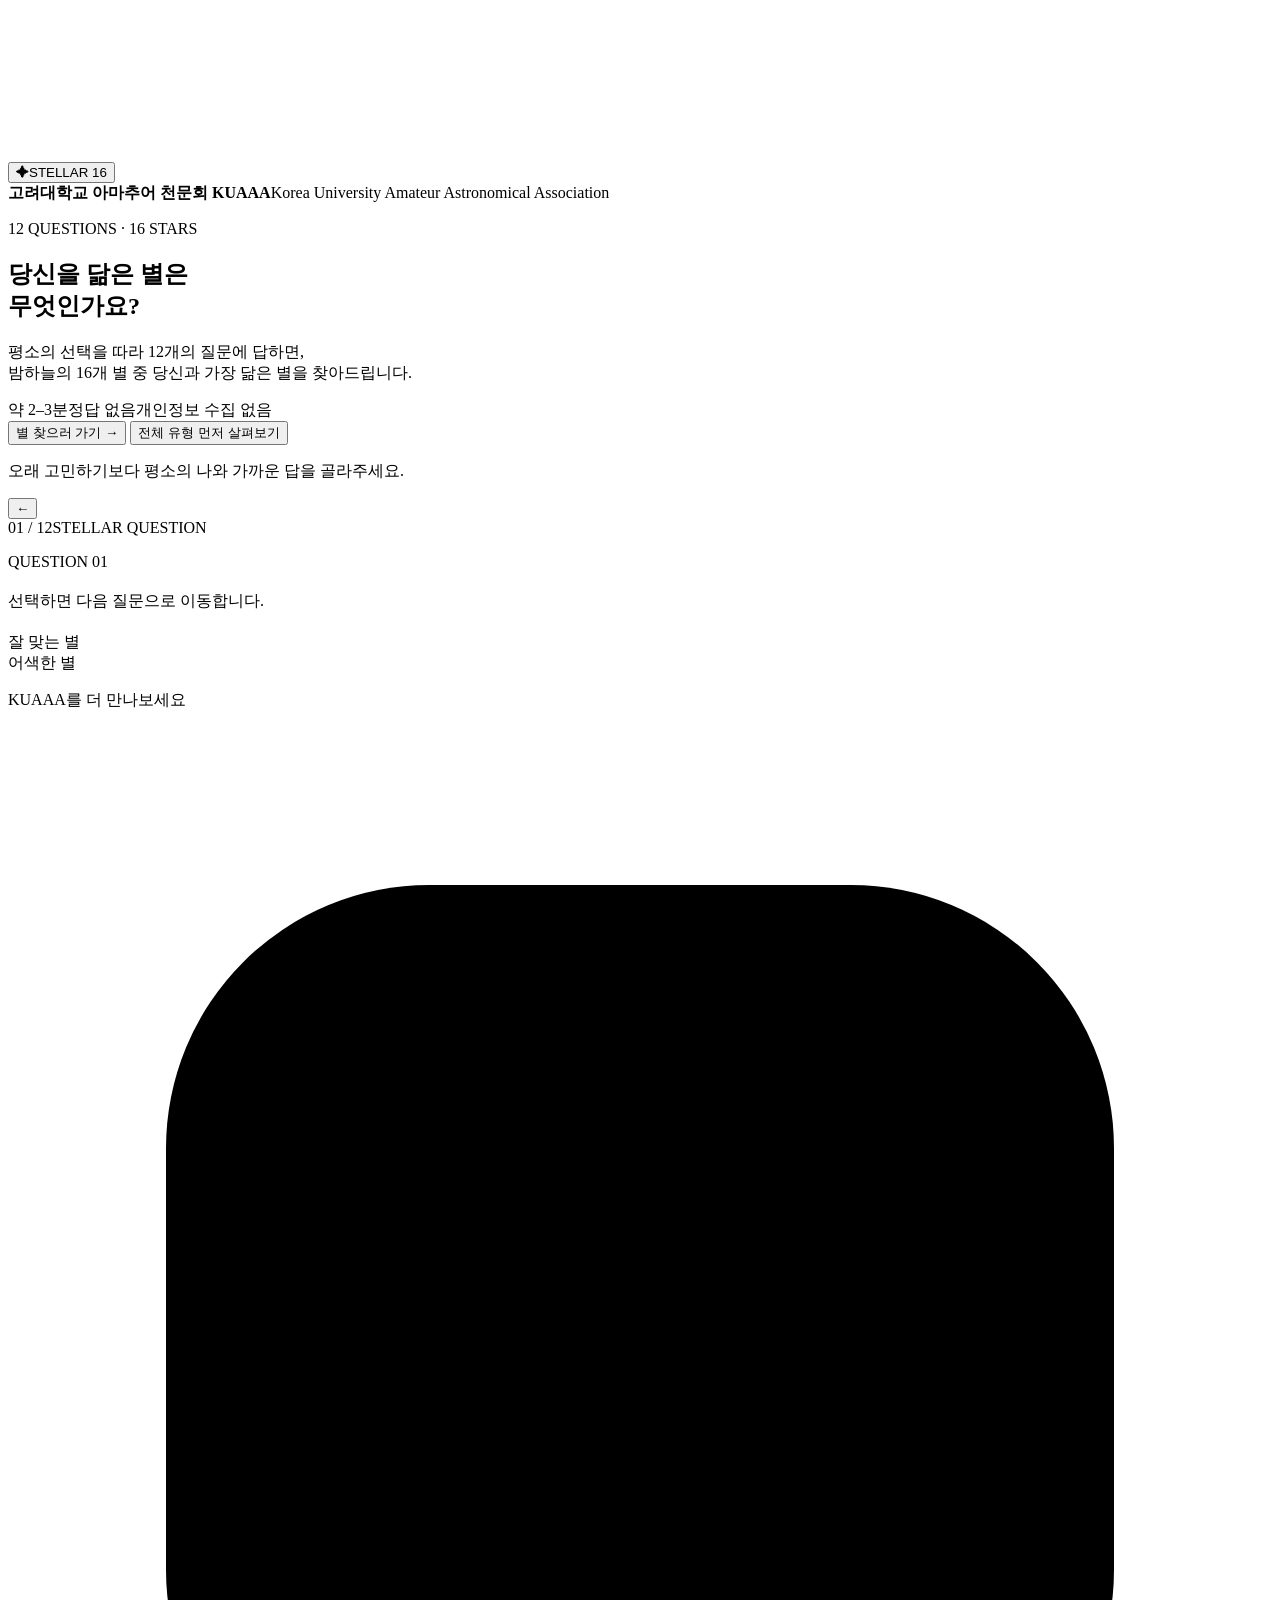
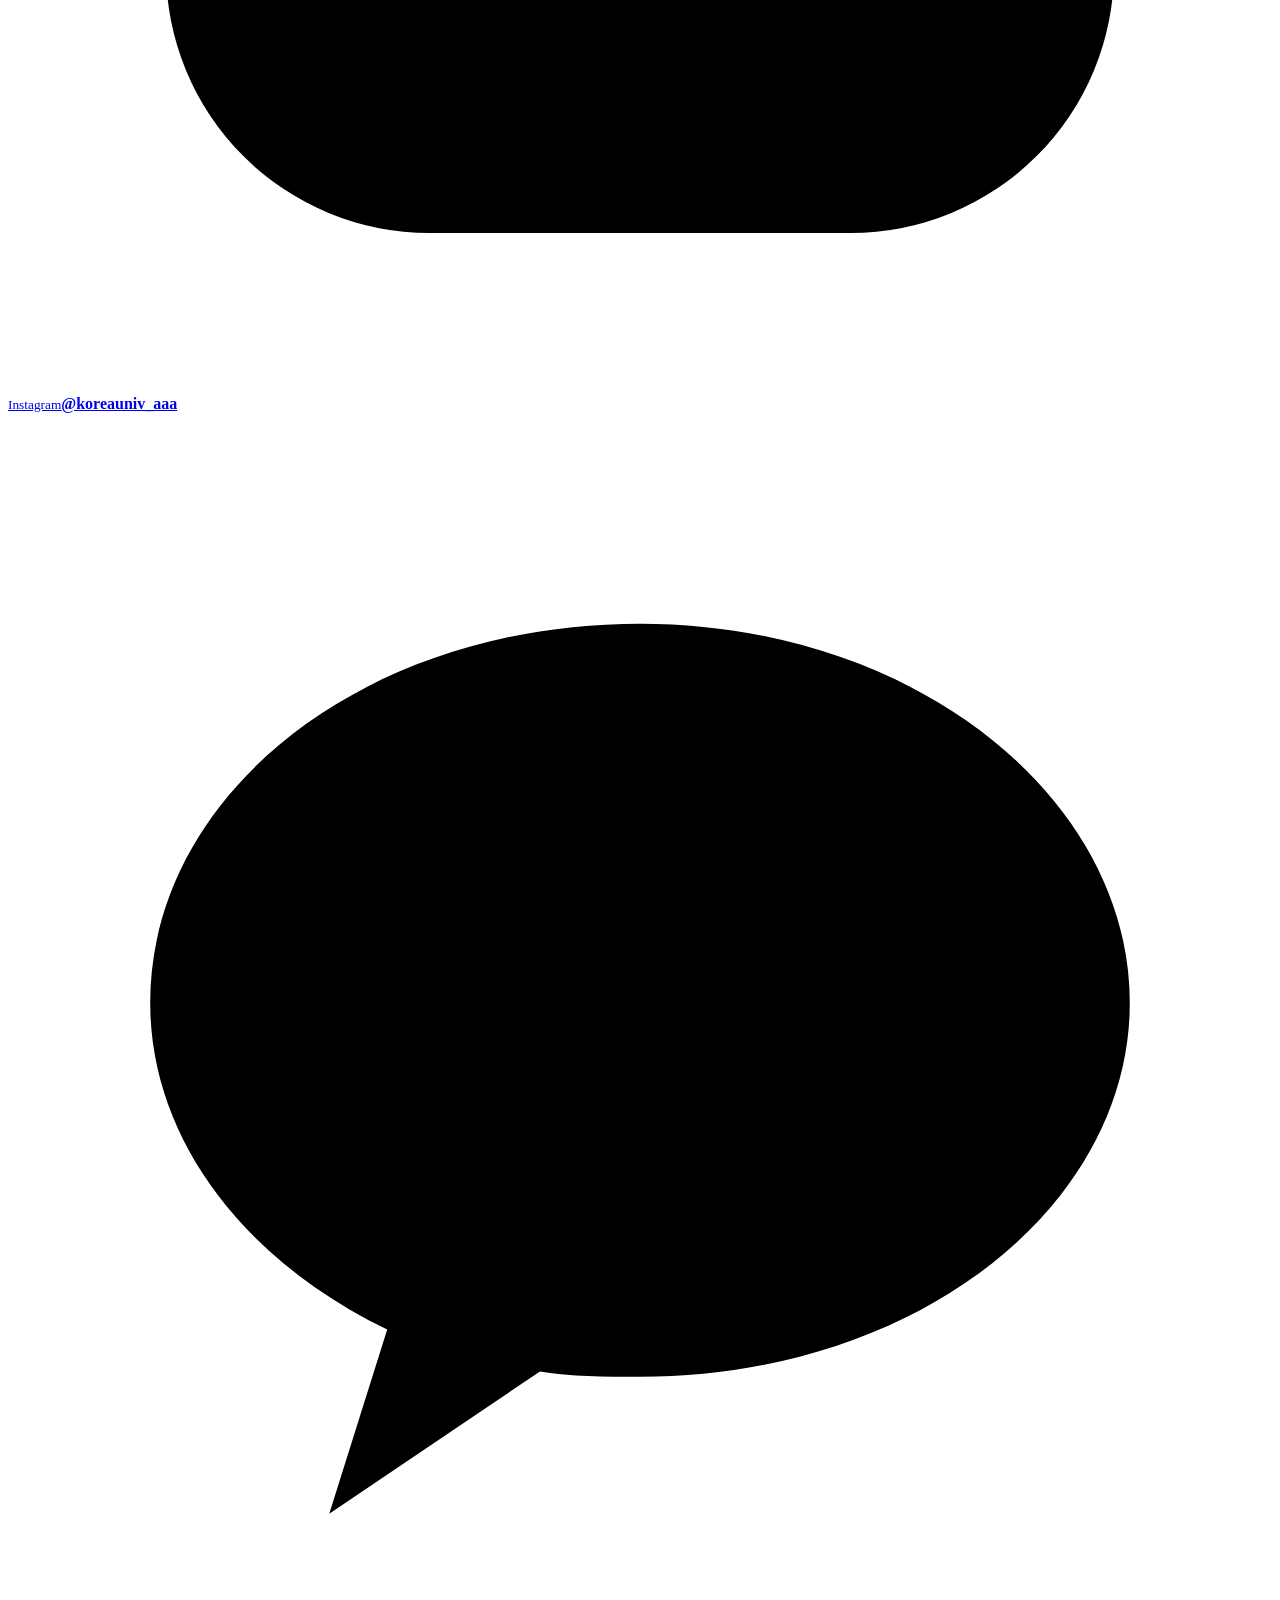
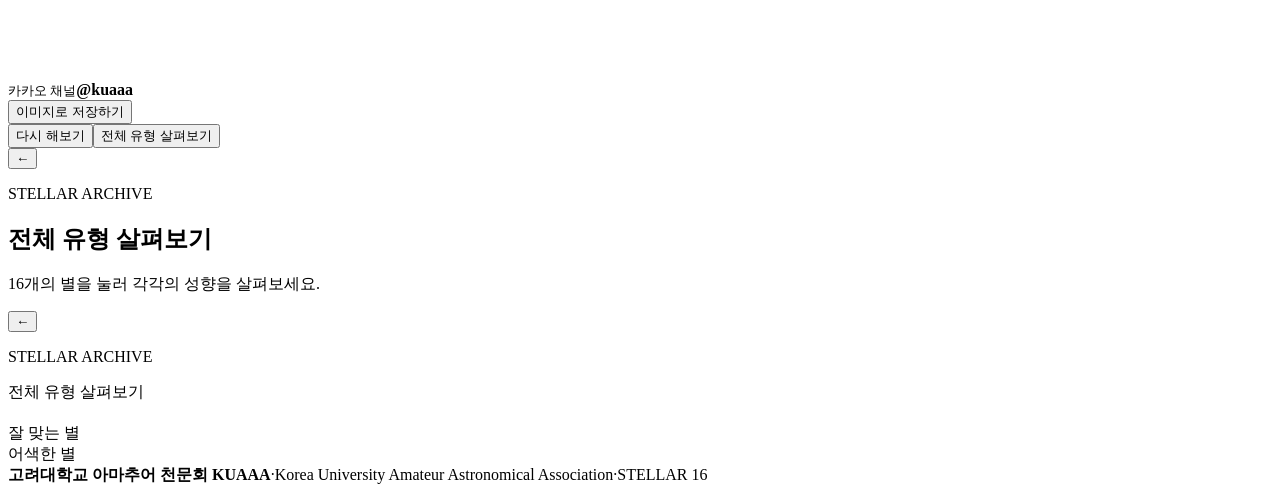
==== index.html @ 1ec6311a "Add Stellar 16 site shell" ====
<!doctype html>
<html lang="ko">
<head>
  <meta charset="utf-8" />
  <meta name="viewport" content="width=device-width, initial-scale=1, viewport-fit=cover" />
  <meta name="theme-color" content="#060b16" />
  <meta name="description" content="고려대학교 아마추어 천문회 KUAAA — Stellar 16 별 성향검사" />
  <link rel="manifest" href="./manifest.webmanifest" />
  <link rel="icon" href="data:image/svg+xml,%3Csvg xmlns='http://www.w3.org/2000/svg' viewBox='0 0 64 64'%3E%3Ccircle cx='32' cy='32' r='30' fill='%23050a14'/%3E%3Cpath d='M32 7 C34 25 39 30 57 32 C39 34 34 39 32 57 C30 39 25 34 7 32 C25 30 30 25 32 7 Z' fill='%23f6f9ff'/%3E%3C/svg%3E" />
  <link rel="stylesheet" href="./styles.css" />
  <title>Stellar 16 — 당신을 닮은 별</title>
</head>
<body>
  <canvas id="spaceCanvas" class="space-canvas" aria-hidden="true"></canvas>
  <div class="nebula-layer nebula-a" aria-hidden="true"></div>
  <div class="nebula-layer nebula-b" aria-hidden="true"></div>
  <div class="vignette" aria-hidden="true"></div>

  <main class="shell">
    <header class="topbar">
      <button id="brandButton" class="brand" aria-label="처음 화면으로"><span class="brand-mark">✦</span><span>STELLAR 16</span></button>
      <div class="club-label"><strong>고려대학교 아마추어 천문회 KUAAA</strong><span>Korea University Amateur Astronomical Association</span></div>
    </header>

    <section id="introView" class="view intro-view active">
      <div class="hero-scope" aria-hidden="true"><span class="scope-ring scope-ring-a"></span><span class="scope-ring scope-ring-b"></span><span class="scope-cross scope-cross-x"></span><span class="scope-cross scope-cross-y"></span><span class="hero-star"></span></div>
      <p class="eyebrow">12 QUESTIONS · 16 STARS</p>
      <h1>당신을 닮은 별은<br><span>무엇인가요?</span></h1>
      <p class="hero-copy">평소의 선택을 따라 12개의 질문에 답하면,<br class="desktop-break" />밤하늘의 16개 별 중 당신과 가장 닮은 별을 찾아드립니다.</p>
      <div class="intro-chips"><span>약 2–3분</span><span>정답 없음</span><span>개인정보 수집 없음</span></div>
      <button id="startButton" class="primary-button">별 찾으러 가기 <span>→</span></button>
      <button id="introTypesButton" class="text-button">전체 유형 먼저 살펴보기</button>
      <p class="microcopy">오래 고민하기보다 평소의 나와 가까운 답을 골라주세요.</p>
    </section>

    <section id="quizView" class="view quiz-view">
      <div class="progress-row"><button id="backButton" class="icon-button" aria-label="이전 질문">←</button><div class="progress-wrap"><div class="progress-meta"><span id="questionCounter">01 / 12</span><span>STELLAR QUESTION</span></div><div class="progress-track"><div id="progressBar" class="progress-bar"></div></div></div></div>
      <article class="question-card"><p id="questionKicker" class="question-kicker">QUESTION 01</p><h2 id="questionText"></h2><div id="answerList" class="answer-list"></div></article>
      <p class="quiz-tip">선택하면 다음 질문으로 이동합니다.</p>
    </section>

    <section id="resultView" class="view result-view">
      <article id="resultCard" class="result-card">
        <div class="result-head">
          <div class="result-visual-zone constellation-zone">
            <div id="resultStar" class="result-star-art constellation-art" aria-hidden="true"></div>
          </div>
          <h1 id="resultName"></h1><h2 id="resultTagline"></h2>
        </div>
        <div id="resultBody" class="result-body"></div>
        <div class="compatibility-grid"><div class="compat-card good"><span class="compat-label">잘 맞는 별</span><strong id="goodMatches"></strong></div><div class="compat-card awkward"><span class="compat-label">어색한 별</span><strong id="awkwardMatches"></strong></div></div>
        <div class="official-links">
          <p class="official-title">KUAAA를 더 만나보세요</p>
          <div class="social-links">
            <a class="social-link instagram" href="https://www.instagram.com/koreauniv_aaa/" target="_blank" rel="noopener noreferrer" aria-label="KUAAA 공식 인스타그램 @koreauniv_aaa"><span class="social-icon instagram-icon" aria-hidden="true"><svg viewBox="0 0 24 24"><rect x="3" y="3" width="18" height="18" rx="5"/><circle cx="12" cy="12" r="4.2"/><circle cx="17.6" cy="6.5" r="1" class="fill-dot"/></svg></span><span><small>Instagram</small><strong>@koreauniv_aaa</strong></span></a>
            <div class="social-link kakao" aria-label="KUAAA 카카오 채널 @kuaaa"><span class="social-icon kakao-icon" aria-hidden="true"><svg viewBox="0 0 24 24"><path d="M12 4C6.8 4 2.7 7.2 2.7 11.2c0 2.6 1.8 4.9 4.5 6.2l-1.1 3.5 4-2.7c.6.1 1.2.1 1.9.1 5.2 0 9.3-3.2 9.3-7.1S17.2 4 12 4Z"/></svg></span><span><small>카카오 채널</small><strong>@kuaaa</strong></span></div>
          </div>
        </div>
        <div class="result-actions"><button id="saveImageButton" class="primary-button">이미지로 저장하기</button><div class="secondary-actions"><button id="restartButton" class="secondary-button">다시 해보기</button><button id="allTypesButton" class="secondary-button">전체 유형 살펴보기</button></div></div>
      </article>
    </section>

    <section id="typesView" class="view types-view">
      <div class="page-heading"><button id="typesBackButton" class="icon-button" aria-label="돌아가기">←</button><div><p class="eyebrow">STELLAR ARCHIVE</p><h1>전체 유형 살펴보기</h1><p>16개의 별을 눌러 각각의 성향을 살펴보세요.</p></div></div>
      <div id="typesGrid" class="types-grid"></div>
    </section>

    <section id="typeDetailView" class="view type-detail-view">
      <div class="page-heading compact"><button id="typeDetailBackButton" class="icon-button" aria-label="전체 유형으로 돌아가기">←</button><div><p class="eyebrow">STELLAR ARCHIVE</p><p class="detail-label">전체 유형 살펴보기</p></div></div>
      <article id="typeDetailCard" class="result-card archive-card">
        <div class="result-head">
          <div class="result-visual-zone constellation-zone"><div id="typeDetailStar" class="result-star-art constellation-art" aria-hidden="true"></div></div>
          <h1 id="typeDetailName"></h1><h2 id="typeDetailTagline"></h2>
        </div>
        <div id="typeDetailBody" class="result-body"></div>
        <div class="compatibility-grid"><div class="compat-card good"><span class="compat-label">잘 맞는 별</span><strong id="typeDetailGood"></strong></div><div class="compat-card awkward"><span class="compat-label">어색한 별</span><strong id="typeDetailAwk"></strong></div></div>
      </article>
    </section>

    <footer><strong>고려대학교 아마추어 천문회 KUAAA</strong><span>·</span><span>Korea University Amateur Astronomical Association</span><span>·</span><span>STELLAR 16</span></footer>
  </main>
  <div id="toast" class="toast" role="status" aria-live="polite"></div>
  <script src="./app.js"></script>
</body>
</html>
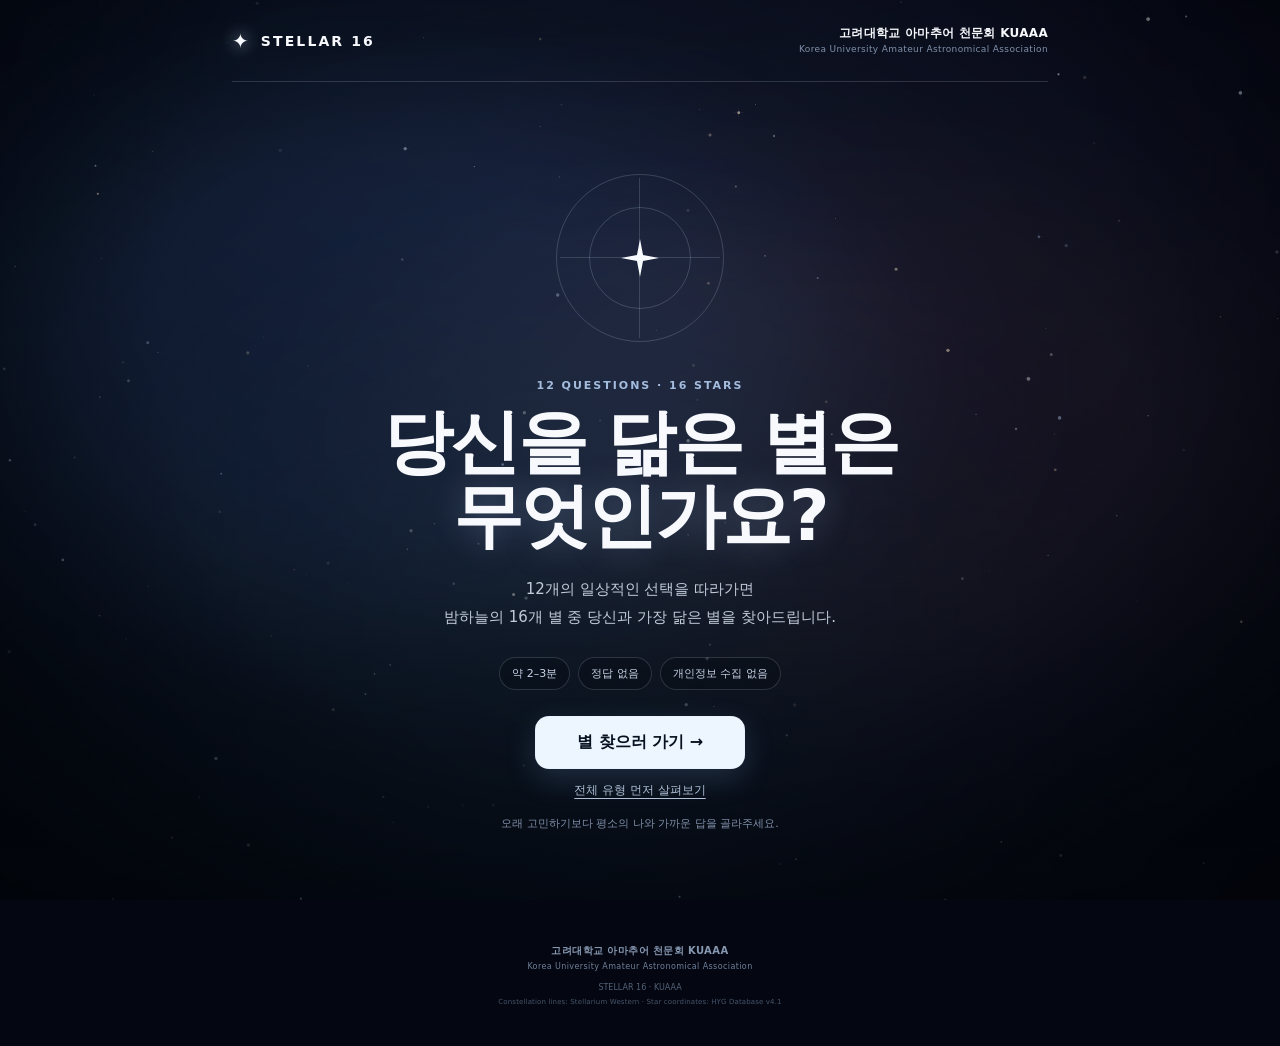
==== commit 8a58183c: "Materialize deployable Stellar 16 site [skip ci]" ====
--- a/index.html
+++ b/index.html
@@ -6,80 +6,143 @@
   <meta name="theme-color" content="#060b16" />
   <meta name="description" content="고려대학교 아마추어 천문회 KUAAA — Stellar 16 별 성향검사" />
   <link rel="manifest" href="./manifest.webmanifest" />
-  <link rel="icon" href="data:image/svg+xml,%3Csvg xmlns='http://www.w3.org/2000/svg' viewBox='0 0 64 64'%3E%3Ccircle cx='32' cy='32' r='30' fill='%23050a14'/%3E%3Cpath d='M32 7 C34 25 39 30 57 32 C39 34 34 39 32 57 C30 39 25 34 7 32 C25 30 30 25 32 7 Z' fill='%23f6f9ff'/%3E%3C/svg%3E" />
   <link rel="stylesheet" href="./styles.css" />
   <title>Stellar 16 — 당신을 닮은 별</title>
 </head>
 <body>
-  <canvas id="spaceCanvas" class="space-canvas" aria-hidden="true"></canvas>
-  <div class="nebula-layer nebula-a" aria-hidden="true"></div>
-  <div class="nebula-layer nebula-b" aria-hidden="true"></div>
-  <div class="vignette" aria-hidden="true"></div>
+  <div class="cosmos" aria-hidden="true">
+    <div class="nebula nebula-a"></div>
+    <div class="nebula nebula-b"></div>
+    <div class="nebula nebula-c"></div>
+    <canvas id="skyCanvas"></canvas>
+    <div class="cosmos-vignette"></div>
+  </div>
 
   <main class="shell">
     <header class="topbar">
-      <button id="brandButton" class="brand" aria-label="처음 화면으로"><span class="brand-mark">✦</span><span>STELLAR 16</span></button>
-      <div class="club-label"><strong>고려대학교 아마추어 천문회 KUAAA</strong><span>Korea University Amateur Astronomical Association</span></div>
+      <button id="brandButton" class="brand" aria-label="처음 화면으로">
+        <span class="brand-mark">✦</span>
+        <span>STELLAR 16</span>
+      </button>
+      <div class="club-label">
+        <strong>고려대학교 아마추어 천문회 KUAAA</strong>
+        <span>Korea University Amateur Astronomical Association</span>
+      </div>
     </header>
 
     <section id="introView" class="view intro-view active">
-      <div class="hero-scope" aria-hidden="true"><span class="scope-ring scope-ring-a"></span><span class="scope-ring scope-ring-b"></span><span class="scope-cross scope-cross-x"></span><span class="scope-cross scope-cross-y"></span><span class="hero-star"></span></div>
+      <div class="hero-scope" aria-hidden="true">
+        <span class="scope-ring scope-ring-a"></span>
+        <span class="scope-ring scope-ring-b"></span>
+        <span class="scope-cross scope-cross-x"></span>
+        <span class="scope-cross scope-cross-y"></span>
+        <span class="hero-star star-cross"></span>
+      </div>
       <p class="eyebrow">12 QUESTIONS · 16 STARS</p>
       <h1>당신을 닮은 별은<br><span>무엇인가요?</span></h1>
-      <p class="hero-copy">평소의 선택을 따라 12개의 질문에 답하면,<br class="desktop-break" />밤하늘의 16개 별 중 당신과 가장 닮은 별을 찾아드립니다.</p>
-      <div class="intro-chips"><span>약 2–3분</span><span>정답 없음</span><span>개인정보 수집 없음</span></div>
+      <p class="hero-copy">12개의 일상적인 선택을 따라가면<br>밤하늘의 16개 별 중 당신과 가장 닮은 별을 찾아드립니다.</p>
+      <div class="intro-chips">
+        <span>약 2–3분</span><span>정답 없음</span><span>개인정보 수집 없음</span>
+      </div>
       <button id="startButton" class="primary-button">별 찾으러 가기 <span>→</span></button>
       <button id="introTypesButton" class="text-button">전체 유형 먼저 살펴보기</button>
       <p class="microcopy">오래 고민하기보다 평소의 나와 가까운 답을 골라주세요.</p>
     </section>
 
     <section id="quizView" class="view quiz-view">
-      <div class="progress-row"><button id="backButton" class="icon-button" aria-label="이전 질문">←</button><div class="progress-wrap"><div class="progress-meta"><span id="questionCounter">01 / 12</span><span>STELLAR QUESTION</span></div><div class="progress-track"><div id="progressBar" class="progress-bar"></div></div></div></div>
-      <article class="question-card"><p id="questionKicker" class="question-kicker">QUESTION 01</p><h2 id="questionText"></h2><div id="answerList" class="answer-list"></div></article>
+      <div class="progress-row">
+        <button id="backButton" class="icon-button" aria-label="이전 질문">←</button>
+        <div class="progress-wrap">
+          <div class="progress-meta"><span id="questionCounter">01 / 12</span><span>STELLAR QUESTION</span></div>
+          <div class="progress-track"><div id="progressBar" class="progress-bar"></div></div>
+        </div>
+      </div>
+      <article class="question-card">
+        <p id="questionKicker" class="question-kicker">QUESTION 01</p>
+        <h2 id="questionText"></h2>
+        <div id="answerList" class="answer-list"></div>
+      </article>
       <p class="quiz-tip">선택하면 다음 질문으로 이동합니다.</p>
     </section>
 
     <section id="resultView" class="view result-view">
       <article id="resultCard" class="result-card">
+        <div class="result-visual-zone">
+          <div id="resultStar" class="result-star-art" aria-hidden="true">
+            <span class="result-star-glow"></span><span class="result-star-core"></span>
+            <span class="result-star-ray ray-h"></span><span class="result-star-ray ray-v"></span>
+            <span class="result-star-ray ray-d1"></span><span class="result-star-ray ray-d2"></span>
+          </div>
+        </div>
         <div class="result-head">
-          <div class="result-visual-zone constellation-zone">
-            <div id="resultStar" class="result-star-art constellation-art" aria-hidden="true"></div>
-          </div>
-          <h1 id="resultName"></h1><h2 id="resultTagline"></h2>
+          <h1 id="resultName"></h1>
+          <h2 id="resultTagline"></h2>
         </div>
         <div id="resultBody" class="result-body"></div>
-        <div class="compatibility-grid"><div class="compat-card good"><span class="compat-label">잘 맞는 별</span><strong id="goodMatches"></strong></div><div class="compat-card awkward"><span class="compat-label">어색한 별</span><strong id="awkwardMatches"></strong></div></div>
-        <div class="official-links">
-          <p class="official-title">KUAAA를 더 만나보세요</p>
-          <div class="social-links">
-            <a class="social-link instagram" href="https://www.instagram.com/koreauniv_aaa/" target="_blank" rel="noopener noreferrer" aria-label="KUAAA 공식 인스타그램 @koreauniv_aaa"><span class="social-icon instagram-icon" aria-hidden="true"><svg viewBox="0 0 24 24"><rect x="3" y="3" width="18" height="18" rx="5"/><circle cx="12" cy="12" r="4.2"/><circle cx="17.6" cy="6.5" r="1" class="fill-dot"/></svg></span><span><small>Instagram</small><strong>@koreauniv_aaa</strong></span></a>
-            <div class="social-link kakao" aria-label="KUAAA 카카오 채널 @kuaaa"><span class="social-icon kakao-icon" aria-hidden="true"><svg viewBox="0 0 24 24"><path d="M12 4C6.8 4 2.7 7.2 2.7 11.2c0 2.6 1.8 4.9 4.5 6.2l-1.1 3.5 4-2.7c.6.1 1.2.1 1.9.1 5.2 0 9.3-3.2 9.3-7.1S17.2 4 12 4Z"/></svg></span><span><small>카카오 채널</small><strong>@kuaaa</strong></span></div>
+        <div class="compatibility-grid">
+          <div class="compat-card good"><span class="compat-label">잘 맞는 별</span><strong id="goodMatches"></strong></div>
+          <div class="compat-card awkward"><span class="compat-label">어색한 별</span><strong id="awkwardMatches"></strong></div>
+        </div>
+        <div class="social-links" aria-label="KUAAA 공식 채널">
+          <a class="social-link instagram" href="https://www.instagram.com/koreauniv_aaa/" target="_blank" rel="noopener noreferrer" aria-label="KUAAA 공식 인스타그램 @koreauniv_aaa">
+            <span class="social-icon" aria-hidden="true">
+              <svg viewBox="0 0 24 24" role="img"><rect x="3" y="3" width="18" height="18" rx="5"></rect><circle cx="12" cy="12" r="4.1"></circle><circle class="fill" cx="17.4" cy="6.7" r="1.15"></circle></svg>
+            </span>
+            <span><small>Instagram</small><strong>@koreauniv_aaa</strong></span>
+          </a>
+          <div class="social-link kakao" aria-label="KUAAA 카카오 채널 @kuaaa">
+            <span class="social-icon kakao-icon" aria-hidden="true">
+              <svg viewBox="0 0 28 28" role="img"><path d="M14 4.2c-6.1 0-11 3.9-11 8.7 0 3.1 2.1 5.9 5.5 7.4L7.4 24l4-2.5c.8.1 1.7.2 2.6.2 6.1 0 11-3.9 11-8.8 0-4.8-4.9-8.7-11-8.7Z"></path><text x="14" y="15.6" text-anchor="middle">Ch</text></svg>
+            </span>
+            <span><small>카카오 채널</small><strong>@kuaaa</strong></span>
           </div>
         </div>
-        <div class="result-actions"><button id="saveImageButton" class="primary-button">이미지로 저장하기</button><div class="secondary-actions"><button id="restartButton" class="secondary-button">다시 해보기</button><button id="allTypesButton" class="secondary-button">전체 유형 살펴보기</button></div></div>
+        <div class="result-actions">
+          <button id="saveImageButton" class="primary-button full">이미지로 저장하기</button>
+          <div class="secondary-actions">
+            <button id="restartButton" class="secondary-button">다시 해보기</button>
+            <button id="allTypesButton" class="secondary-button">전체 유형 살펴보기</button>
+          </div>
+        </div>
       </article>
     </section>
 
     <section id="typesView" class="view types-view">
-      <div class="page-heading"><button id="typesBackButton" class="icon-button" aria-label="돌아가기">←</button><div><p class="eyebrow">STELLAR ARCHIVE</p><h1>전체 유형 살펴보기</h1><p>16개의 별을 눌러 각각의 성향을 살펴보세요.</p></div></div>
+      <div class="page-heading">
+        <button id="typesBackButton" class="icon-button" aria-label="돌아가기">←</button>
+        <div><p class="eyebrow">ALL 16 STARS</p><h1>전체 유형 살펴보기</h1><p>별을 누르면 전체 설명을 볼 수 있어요.</p></div>
+      </div>
       <div id="typesGrid" class="types-grid"></div>
     </section>
 
     <section id="typeDetailView" class="view type-detail-view">
-      <div class="page-heading compact"><button id="typeDetailBackButton" class="icon-button" aria-label="전체 유형으로 돌아가기">←</button><div><p class="eyebrow">STELLAR ARCHIVE</p><p class="detail-label">전체 유형 살펴보기</p></div></div>
+      <div class="page-heading compact">
+        <button id="typeDetailBackButton" class="icon-button" aria-label="전체 유형으로">←</button>
+        <div><p class="eyebrow">STELLAR 16 ARCHIVE</p><h1>별 유형 자세히 보기</h1></div>
+      </div>
       <article id="typeDetailCard" class="result-card archive-card">
-        <div class="result-head">
-          <div class="result-visual-zone constellation-zone"><div id="typeDetailStar" class="result-star-art constellation-art" aria-hidden="true"></div></div>
-          <h1 id="typeDetailName"></h1><h2 id="typeDetailTagline"></h2>
+        <div class="result-visual-zone">
+          <div id="typeDetailStar" class="result-star-art" aria-hidden="true">
+            <span class="result-star-glow"></span><span class="result-star-core"></span>
+            <span class="result-star-ray ray-h"></span><span class="result-star-ray ray-v"></span>
+            <span class="result-star-ray ray-d1"></span><span class="result-star-ray ray-d2"></span>
+          </div>
         </div>
+        <div class="result-head"><h1 id="typeDetailName"></h1><h2 id="typeDetailTagline"></h2></div>
         <div id="typeDetailBody" class="result-body"></div>
-        <div class="compatibility-grid"><div class="compat-card good"><span class="compat-label">잘 맞는 별</span><strong id="typeDetailGood"></strong></div><div class="compat-card awkward"><span class="compat-label">어색한 별</span><strong id="typeDetailAwk"></strong></div></div>
+        <div class="compatibility-grid">
+          <div class="compat-card good"><span class="compat-label">잘 맞는 별</span><strong id="typeDetailGood"></strong></div>
+          <div class="compat-card awkward"><span class="compat-label">어색한 별</span><strong id="typeDetailAwk"></strong></div>
+        </div>
       </article>
     </section>
 
-    <footer><strong>고려대학교 아마추어 천문회 KUAAA</strong><span>·</span><span>Korea University Amateur Astronomical Association</span><span>·</span><span>STELLAR 16</span></footer>
+    <footer>
+      <div><strong>고려대학교 아마추어 천문회 KUAAA</strong><span>Korea University Amateur Astronomical Association</span></div>
+      <small>STELLAR 16 · KUAAA</small><small class="data-credit">Constellation lines: Stellarium Western · Star coordinates: HYG Database v4.1</small>
+    </footer>
   </main>
   <div id="toast" class="toast" role="status" aria-live="polite"></div>
   <script src="./app.js"></script>
 </body>
-</html>
+</html>
--- a/styles.css
+++ b/styles.css
@@ -0,0 +1,110 @@
+:root{
+  --bg:#040711;--card:rgba(5,11,24,.88);--line:rgba(222,235,255,.16);--line2:rgba(222,235,255,.28);
+  --text:#f7f9fd;--muted:#b5c0d2;--muted2:#7f90aa;--accent:#e8f1ff;--star:#e8f2ff;--star-rgb:232,242,255;
+  --shadow:0 28px 90px rgba(0,0,0,.48);
+  font-family:Pretendard,"Noto Sans KR","Apple SD Gothic Neo",system-ui,-apple-system,"Segoe UI",sans-serif
+}
+*{box-sizing:border-box}html{min-height:100%;background:var(--bg)}body{margin:0;min-height:100svh;color:var(--text);background:#040711;overflow-x:hidden}button{font:inherit}
+.cosmos{position:fixed;inset:0;overflow:hidden;pointer-events:none;z-index:0;background:#02050d}
+#skyCanvas{position:absolute;inset:0;width:100%;height:100%;display:block;opacity:.94}
+.nebula{position:absolute;inset:-28%;border-radius:44%;will-change:transform,opacity;filter:blur(36px);mix-blend-mode:screen}
+.nebula-a{background:radial-gradient(ellipse at 38% 44%,rgba(43,82,139,.34) 0 17%,rgba(32,60,107,.14) 31%,transparent 62%);animation:nebulaDriftA 34s ease-in-out infinite alternate}
+.nebula-b{background:radial-gradient(ellipse at 61% 49%,rgba(112,54,78,.23) 0 15%,rgba(73,38,88,.12) 33%,transparent 64%);animation:nebulaDriftB 46s ease-in-out infinite alternate}
+.nebula-c{background:radial-gradient(ellipse at 47% 62%,rgba(31,111,116,.16) 0 10%,rgba(31,78,96,.08) 34%,transparent 67%);animation:nebulaDriftC 57s ease-in-out infinite alternate}
+.cosmos-vignette{position:absolute;inset:0;background:radial-gradient(circle at 50% 35%,transparent 0 18%,rgba(2,5,13,.12) 55%,rgba(1,3,8,.68) 100%),linear-gradient(180deg,rgba(2,5,12,.08),rgba(1,3,8,.54))}
+@keyframes nebulaDriftA{from{transform:translate3d(-5%,-3%,0) scale(1.02) rotate(-3deg);opacity:.72}to{transform:translate3d(6%,4%,0) scale(1.16) rotate(4deg);opacity:1}}
+@keyframes nebulaDriftB{from{transform:translate3d(7%,-4%,0) scale(1.12) rotate(4deg);opacity:.56}to{transform:translate3d(-6%,5%,0) scale(1.25) rotate(-5deg);opacity:.82}}
+@keyframes nebulaDriftC{from{transform:translate3d(-3%,7%,0) scale(1.06);opacity:.38}to{transform:translate3d(5%,-6%,0) scale(1.2);opacity:.62}}
+.shell{position:relative;z-index:1;width:min(860px,100%);min-height:100svh;margin:auto;padding:0 22px 34px}.topbar{min-height:82px;display:flex;align-items:center;justify-content:space-between;gap:24px;border-bottom:1px solid var(--line)}
+.brand{border:0;background:none;color:var(--text);display:flex;gap:10px;align-items:center;letter-spacing:.15em;font-weight:800;font-size:14px;cursor:pointer;padding:8px 0}.brand-mark{font-size:20px;text-shadow:0 0 16px #cfe2ff}.club-label{text-align:right;line-height:1.22}.club-label strong{display:block;font-size:12px;letter-spacing:.025em;font-weight:700}.club-label span{display:block;color:var(--muted2);font-size:9px;margin-top:4px;letter-spacing:.04em}
+.view{display:none}.view.active{display:block;animation:fadeUp .4s ease both}@keyframes fadeUp{from{opacity:0;transform:translateY(9px)}to{opacity:1;transform:none}}
+.intro-view{padding:9vh 0 8vh;text-align:center}.hero-scope{position:relative;width:190px;height:190px;margin:0 auto 26px}.scope-ring{position:absolute;border:1px solid rgba(217,233,255,.19);border-radius:50%}.scope-ring-a{inset:11px}.scope-ring-b{inset:44px}.scope-cross{position:absolute;background:rgba(220,234,255,.16)}.scope-cross-x{height:1px;width:160px;left:15px;top:94px}.scope-cross-y{width:1px;height:160px;left:94px;top:15px}.hero-star{position:absolute;left:50%;top:50%;width:10px;height:10px;transform:translate(-50%,-50%);background:#fff;border-radius:50%;box-shadow:0 0 16px #d8e8ff,0 0 52px rgba(167,202,255,.7)}.hero-star:before,.hero-star:after{content:"";position:absolute;left:50%;top:50%;background:linear-gradient(90deg,transparent,#fff,transparent);transform:translate(-50%,-50%)}.hero-star:before{width:86px;height:1px}.hero-star:after{height:86px;width:1px}
+.eyebrow{margin:0 0 13px;color:#a4bddf;letter-spacing:.18em;font-size:11px;font-weight:800}.intro-view h1,.page-heading h1,.result-head h1{margin:0;letter-spacing:-.04em}.intro-view h1{font-size:clamp(40px,8vw,70px);line-height:1.06}.intro-view h1 span{text-shadow:0 0 32px rgba(180,212,255,.26)}.hero-copy{color:#c1cbd9;font-size:15px;line-height:1.82;margin:23px auto 0}.intro-chips{display:flex;justify-content:center;gap:8px;flex-wrap:wrap;margin:26px 0}.intro-chips span{border:1px solid var(--line);background:rgba(4,9,19,.35);backdrop-filter:blur(7px);border-radius:999px;padding:8px 12px;color:#c8d4e7;font-size:11px}.primary-button,.secondary-button{border-radius:14px;padding:15px 18px;font-weight:800;cursor:pointer;transition:.18s ease}.primary-button{border:1px solid rgba(232,242,255,.72);background:#edf5ff;color:#07111f;box-shadow:0 10px 30px rgba(133,176,242,.18)}.primary-button:hover,.secondary-button:hover{transform:translateY(-1px)}.secondary-button{border:1px solid var(--line2);color:#e6eef9;background:rgba(255,255,255,.035)}.intro-view .primary-button{min-width:210px}.text-button{display:block;margin:12px auto 0;border:0;background:none;color:#afc0d8;font-size:12px;text-decoration:underline;text-underline-offset:4px;cursor:pointer}.microcopy,.quiz-tip{font-size:11px;color:var(--muted2);margin-top:16px}
+.quiz-view{padding:34px 0 56px}.progress-row{display:flex;gap:15px;align-items:center;margin-bottom:28px}.icon-button{width:42px;height:42px;flex:0 0 42px;border-radius:50%;border:1px solid var(--line);color:#e2ecf9;background:rgba(5,12,25,.58);backdrop-filter:blur(8px);cursor:pointer;font-size:20px}.icon-button:disabled{opacity:.27}.progress-wrap{flex:1}.progress-meta{display:flex;justify-content:space-between;color:#8496ae;font-size:10px;letter-spacing:.12em;margin-bottom:8px}.progress-track{height:4px;background:rgba(255,255,255,.09);border-radius:999px;overflow:hidden}.progress-bar{height:100%;width:0;background:linear-gradient(90deg,#89aee8,#eef5ff);transition:width .28s ease}
+.question-card{padding:clamp(24px,5vw,42px);border-radius:27px;border:1px solid var(--line);background:linear-gradient(145deg,rgba(7,17,34,.88),rgba(3,8,18,.80));box-shadow:var(--shadow);backdrop-filter:blur(17px)}.question-kicker{color:#9ab5dc;font-size:10px;letter-spacing:.17em;font-weight:800;margin:0 0 12px}.question-card h2{font-size:clamp(24px,5vw,37px);line-height:1.43;letter-spacing:-.03em;margin:0 0 29px}.answer-list{display:grid;gap:11px}.answer{width:100%;text-align:left;color:#e9f0fa;background:rgba(255,255,255,.035);border:1px solid var(--line);border-radius:17px;padding:17px;display:flex;gap:14px;align-items:flex-start;cursor:pointer;transition:.17s ease;line-height:1.56}.answer:hover,.answer:focus-visible{outline:none;border-color:rgba(184,210,255,.48);background:rgba(145,182,239,.10);transform:translateY(-1px)}.answer.selected{border-color:rgba(224,237,255,.70);background:rgba(166,198,246,.14)}.answer-letter{flex:0 0 28px;width:28px;height:28px;border-radius:50%;display:grid;place-items:center;border:1px solid var(--line2);font-size:11px;font-weight:800;color:#c8d5e8}
+.result-view,.types-view,.type-detail-view{padding:36px 0 58px}.result-card{--star:var(--star);--star-rgb:var(--star-rgb);border:1px solid rgba(var(--star-rgb),.26);border-radius:31px;background:linear-gradient(160deg,rgba(8,17,34,.93),rgba(3,8,17,.94));box-shadow:0 32px 90px rgba(0,0,0,.50),0 0 80px rgba(var(--star-rgb),.08);overflow:hidden;backdrop-filter:blur(16px)}
+.result-visual-zone{height:276px;position:relative;overflow:hidden;background:radial-gradient(circle at 50% 50%,rgba(var(--star-rgb),.10),transparent 27%),linear-gradient(180deg,rgba(255,255,255,.018),transparent)}
+.result-star-art{position:absolute;left:50%;top:50%;width:1px;height:1px;transform:translate(-50%,-50%);--core:13px;--halo:205px;--ray-h:154px;--ray-v:126px;--ray-d:68px;--diag:.18;--ray-alpha:.78}
+.result-star-glow{position:absolute;width:var(--halo);height:var(--halo);border-radius:50%;left:calc(var(--halo) / -2);top:calc(var(--halo) / -2);background:radial-gradient(circle,rgba(var(--star-rgb),.42) 0,rgba(var(--star-rgb),.16) 13%,rgba(var(--star-rgb),.055) 34%,transparent 69%);filter:blur(var(--halo-blur,2px))}
+.result-star-core{position:absolute;width:var(--core);height:var(--core);border-radius:50%;left:calc(var(--core) / -2);top:calc(var(--core) / -2);background:radial-gradient(circle at 42% 38%,#fff 0 14%,var(--star) 42%,rgba(var(--star-rgb),.58) 72%,transparent 100%);box-shadow:0 0 calc(var(--core)*.7) var(--star),0 0 calc(var(--core)*2.4) rgba(var(--star-rgb),.78),0 0 calc(var(--core)*5.8) rgba(var(--star-rgb),.38)}
+.result-star-core:after{content:"";position:absolute;inset:-40%;border-radius:50%;border:1px solid rgba(var(--star-rgb),var(--ring-alpha,.0));filter:blur(.2px)}
+.result-star-ray{position:absolute;left:0;top:0;transform-origin:center;background:linear-gradient(90deg,transparent,rgba(255,255,255,.15) 18%,var(--star) 49%,rgba(255,255,255,.15) 82%,transparent);opacity:var(--ray-alpha);filter:blur(.12px)}
+.ray-h{width:var(--ray-h);height:1px;transform:translate(calc(var(--ray-h)/-2),-.5px)}
+.ray-v{width:var(--ray-v);height:1px;transform:translate(calc(var(--ray-v)/-2),-.5px) rotate(90deg)}
+.ray-d1{width:var(--ray-d);height:1px;transform:translate(calc(var(--ray-d)/-2),-.5px) rotate(45deg);opacity:var(--diag)}
+.ray-d2{width:var(--ray-d);height:1px;transform:translate(calc(var(--ray-d)/-2),-.5px) rotate(-45deg);opacity:var(--diag)}
+.result-head{text-align:center;padding:6px 30px 33px;border-bottom:1px solid var(--line)}.result-head h1{font-size:clamp(36px,7vw,61px);line-height:1.12}.result-head h2{margin:12px 0 0;color:#cbd6e6;font-size:18px;font-weight:600}.result-body{padding:34px clamp(22px,5vw,54px)}.result-body p{margin:0 0 20px;color:#d5deeb;line-height:1.88;font-size:15px}.result-body strong{color:#fbfcff}.result-body .closing{padding:18px 20px;border-left:2px solid var(--star);background:rgba(var(--star-rgb),.065);color:#f6f9ff;font-weight:700;border-radius:0 12px 12px 0}.compatibility-grid{display:grid;grid-template-columns:1fr 1fr;gap:12px;padding:0 clamp(22px,5vw,54px) 31px}.compat-card{border:1px solid var(--line);border-radius:16px;background:rgba(255,255,255,.025);padding:17px}.compat-label{display:block;color:#8799b3;font-size:10px;letter-spacing:.1em;margin-bottom:8px}.compat-card strong{font-size:14px}.compat-card.good strong{color:#e8f8f0}.compat-card.awkward strong{color:#f6dde5}.result-actions{padding:0 clamp(22px,5vw,54px) 40px}.result-actions .full{width:100%;margin-bottom:10px}.secondary-actions{display:grid;grid-template-columns:1fr 1fr;gap:10px}
+.social-links{display:grid;grid-template-columns:1fr 1fr;gap:12px;padding:0 clamp(22px,5vw,54px) 30px}.social-link{min-height:66px;display:flex;align-items:center;gap:12px;border:1px solid var(--line);border-radius:16px;background:rgba(255,255,255,.025);padding:13px 15px;color:var(--text);text-decoration:none}.social-link.instagram{transition:.17s ease;cursor:pointer}.social-link.instagram:hover{transform:translateY(-1px);border-color:rgba(222,235,255,.34);background:rgba(255,255,255,.045)}.social-link.kakao{cursor:default}.social-icon{width:34px;height:34px;display:grid;place-items:center;flex:0 0 34px}.social-icon svg{width:31px;height:31px;fill:none;stroke:#f7f9fd;stroke-width:1.7}.social-icon svg .fill{fill:#f7f9fd;stroke:none}.kakao-icon{border-radius:10px;background:#FEE500}.kakao-icon svg{width:27px;height:27px;fill:#191919;stroke:none}.kakao-icon svg text{font:700 6.5px system-ui,sans-serif;fill:#FEE500;letter-spacing:-.2px}.social-link small{display:block;color:#8497b1;font-size:10px;letter-spacing:.07em;margin-bottom:4px}.social-link strong{display:block;font-size:13px;color:#f1f5fb}.result-actions{padding-top:2px}
+.page-heading{display:flex;gap:17px;align-items:flex-start;margin-bottom:27px}.page-heading h1{font-size:clamp(30px,6vw,48px);line-height:1.1}.page-heading p:last-child{color:#a9b8cc;margin:9px 0 0;font-size:13px}.page-heading.compact{margin-bottom:22px}.types-grid{display:grid;grid-template-columns:repeat(2,1fr);gap:13px}.type-card{--star:#e8f2ff;--star-rgb:232,242,255;position:relative;min-height:175px;text-align:left;border:1px solid rgba(var(--star-rgb),.24);border-radius:21px;background:linear-gradient(145deg,rgba(8,18,35,.87),rgba(3,8,18,.84));padding:22px;color:var(--text);overflow:hidden;cursor:pointer;box-shadow:0 14px 38px rgba(0,0,0,.22);transition:.17s ease}.type-card:hover{transform:translateY(-2px);border-color:rgba(var(--star-rgb),.45)}.type-card .mini-star{position:absolute;right:23px;top:30px;width:8px;height:8px;border-radius:50%;background:radial-gradient(circle at 40% 36%,#fff 0 16%,var(--star) 48%,rgba(var(--star-rgb),.5) 78%,transparent 100%);box-shadow:0 0 14px var(--star),0 0 38px rgba(var(--star-rgb),.58)}.type-card .mini-star:before,.type-card .mini-star:after{content:"";position:absolute;left:50%;top:50%;background:linear-gradient(90deg,transparent,var(--star),transparent);transform:translate(-50%,-50%)}.type-card .mini-star:before{width:55px;height:1px}.type-card .mini-star:after{height:55px;width:1px}.type-card h3{font-size:20px;margin:54px 0 7px;letter-spacing:-.03em}.type-card p{margin:0;color:#b9c6d8;font-size:12px;line-height:1.45}.archive-card{margin-bottom:22px}
+footer{padding:30px 0 6px;text-align:center;color:#6f8099}footer div strong,footer div span{display:block}footer div strong{font-size:10px;letter-spacing:.04em;color:#8798b2}footer div span{font-size:8px;margin-top:4px;letter-spacing:.05em}footer small{display:block;margin-top:12px;font-size:8px;color:#536177}.toast{position:fixed;z-index:20;left:50%;bottom:24px;transform:translate(-50%,20px);opacity:0;pointer-events:none;background:#edf5ff;color:#07111f;padding:12px 17px;border-radius:999px;font-size:11px;font-weight:800;transition:.23s ease;box-shadow:0 12px 36px rgba(0,0,0,.28)}.toast.show{opacity:1;transform:translate(-50%,0)}
+@media(max-width:620px){.shell{padding-left:15px;padding-right:15px}.topbar{min-height:72px}.club-label{max-width:210px}.club-label strong{font-size:10px}.club-label span{font-size:7.5px}.intro-view{padding-top:7vh}.question-card{border-radius:22px}.answer{padding:16px 14px}.result-visual-zone{height:220px}.result-star-art{left:50%}.compatibility-grid{grid-template-columns:1fr}.social-links{grid-template-columns:1fr}.types-grid{grid-template-columns:1fr}.secondary-actions{grid-template-columns:1fr 1fr}.result-head h2{font-size:16px}}
+@media(max-width:400px){.club-label span{display:none}.club-label{max-width:160px}.secondary-actions{grid-template-columns:1fr}.result-visual-zone{height:205px}}
+@media(prefers-reduced-motion:reduce){*,*:before,*:after{animation:none!important;transition:none!important;scroll-behavior:auto!important}.nebula{transform:scale(1.1)}#skyCanvas{opacity:.78}}
+
+/* v4.1 layering fix: cross filter rays should sit behind the star core */
+.result-star-art{isolation:isolate}
+.result-star-glow{z-index:1}
+.result-star-ray{z-index:2}
+.result-star-core{position:relative;z-index:3}
+.type-card .mini-star{z-index:1}
+.type-card .mini-star:before,.type-card .mini-star:after{z-index:-1}
+
+
+/* v5: constellation map — dim real-world-inspired Western stick figure, highlighted result star */
+.constellation-art{position:absolute;inset:12px 4% 6px!important;width:auto!important;height:auto!important;transform:none!important;display:grid;place-items:center}
+.constellation-svg{width:100%;height:100%;overflow:visible}
+.const-line{stroke:rgba(188,210,239,.24);stroke-width:.58;stroke-linecap:round}
+.const-star{fill:rgba(234,243,255,.72);filter:drop-shadow(0 0 1.3px rgba(220,235,255,.55))}
+.target-halo{opacity:.28}
+.target-rays{stroke-width:.45;opacity:.72;filter:drop-shadow(0 0 1.6px var(--star))}
+.target-star{filter:drop-shadow(0 0 4px var(--star)) drop-shadow(0 0 9px rgba(var(--star-rgb),.58))}
+.target-hot{fill:rgba(255,255,255,.88)}
+.result-visual-zone{height:300px;padding:12px 28px}
+.type-card{min-height:205px}
+.mini-constellation{position:absolute;left:13px;right:13px;top:12px;height:112px;display:block;opacity:.92}
+.type-card h3{margin:112px 0 7px}
+.type-card .mini-star{display:none!important}
+@media(max-width:620px){.result-visual-zone{height:250px;padding:10px 8px}.constellation-art{inset:8px 0 4px!important}.mini-constellation{height:102px}.type-card h3{margin-top:103px}}
+
+/* v6 — Stellarium Western line art + four-point sparkle highlight */
+.const-line{fill:none;stroke:rgba(188,210,239,.28);stroke-width:.62;stroke-linecap:round;stroke-linejoin:round}
+.const-line.thin{stroke:rgba(188,210,239,.15);stroke-width:.38}
+.const-star{fill:rgba(236,244,255,.78);filter:drop-shadow(0 0 1.2px rgba(222,236,255,.52))}
+.target-halo{opacity:.34}
+.target-sparkle{filter:drop-shadow(0 0 2px #fff) drop-shadow(0 0 5px var(--star)) drop-shadow(0 0 11px rgba(var(--star-rgb),.72))}
+.target-sparkle.fallback{transform-origin:center;animation:sparkleBreathe 2.8s ease-in-out infinite}
+.target-rays,.target-star,.target-hot{display:none!important}
+.sky-loading{display:grid;place-items:center;width:100%;height:100%;color:rgba(var(--star-rgb),.8);font-size:20px;animation:sparkleBreathe 1.5s ease-in-out infinite}
+@keyframes sparkleBreathe{0%,100%{opacity:.58;filter:drop-shadow(0 0 3px currentColor)}50%{opacity:1;filter:drop-shadow(0 0 10px currentColor)}}
+
+/* The central star itself is a four-point sparkle, not a circular core with overlaid rays. */
+.hero-star{width:38px!important;height:38px!important;border-radius:0!important;background:#f7fbff!important;clip-path:polygon(50% 0%,58% 42%,100% 50%,58% 58%,50% 100%,42% 58%,0% 50%,42% 42%);box-shadow:none!important;filter:drop-shadow(0 0 5px #d8e8ff) drop-shadow(0 0 18px rgba(167,202,255,.75))}
+.hero-star:before,.hero-star:after{content:none!important;display:none!important}
+
+.data-credit{margin-top:6px!important;font-size:7px!important;color:#46546a!important;letter-spacing:.02em!important}
+
+
+/* v6.1 — keep every Stellarium constellation and highlighted star fully inside the card */
+.result-visual-zone{height:380px!important;padding:0!important;overflow:hidden}
+.constellation-art{inset:34px 6% 34px!important}
+.constellation-svg{width:100%;height:100%;overflow:visible}
+.mini-constellation{left:18px!important;right:18px!important;top:16px!important;height:116px!important}
+.type-card{min-height:218px!important}
+.type-card h3{margin-top:122px!important}
+@media(max-width:620px){
+  .result-visual-zone{height:315px!important}
+  .constellation-art{inset:26px 4% 28px!important}
+  .mini-constellation{left:14px!important;right:14px!important;top:14px!important;height:108px!important}
+  .type-card{min-height:210px!important}
+  .type-card h3{margin-top:114px!important}
+}
+@media(max-width:400px){
+  .result-visual-zone{height:290px!important}
+  .constellation-art{inset:24px 3% 26px!important}
+}
+
+
+/* v6.2 — keep the established scale, move the constellation field upward only */
+.constellation-art{transform:translateY(-38px)!important}
+@media(max-width:620px){.constellation-art{transform:translateY(-28px)!important}}
+@media(max-width:400px){.constellation-art{transform:translateY(-24px)!important}}
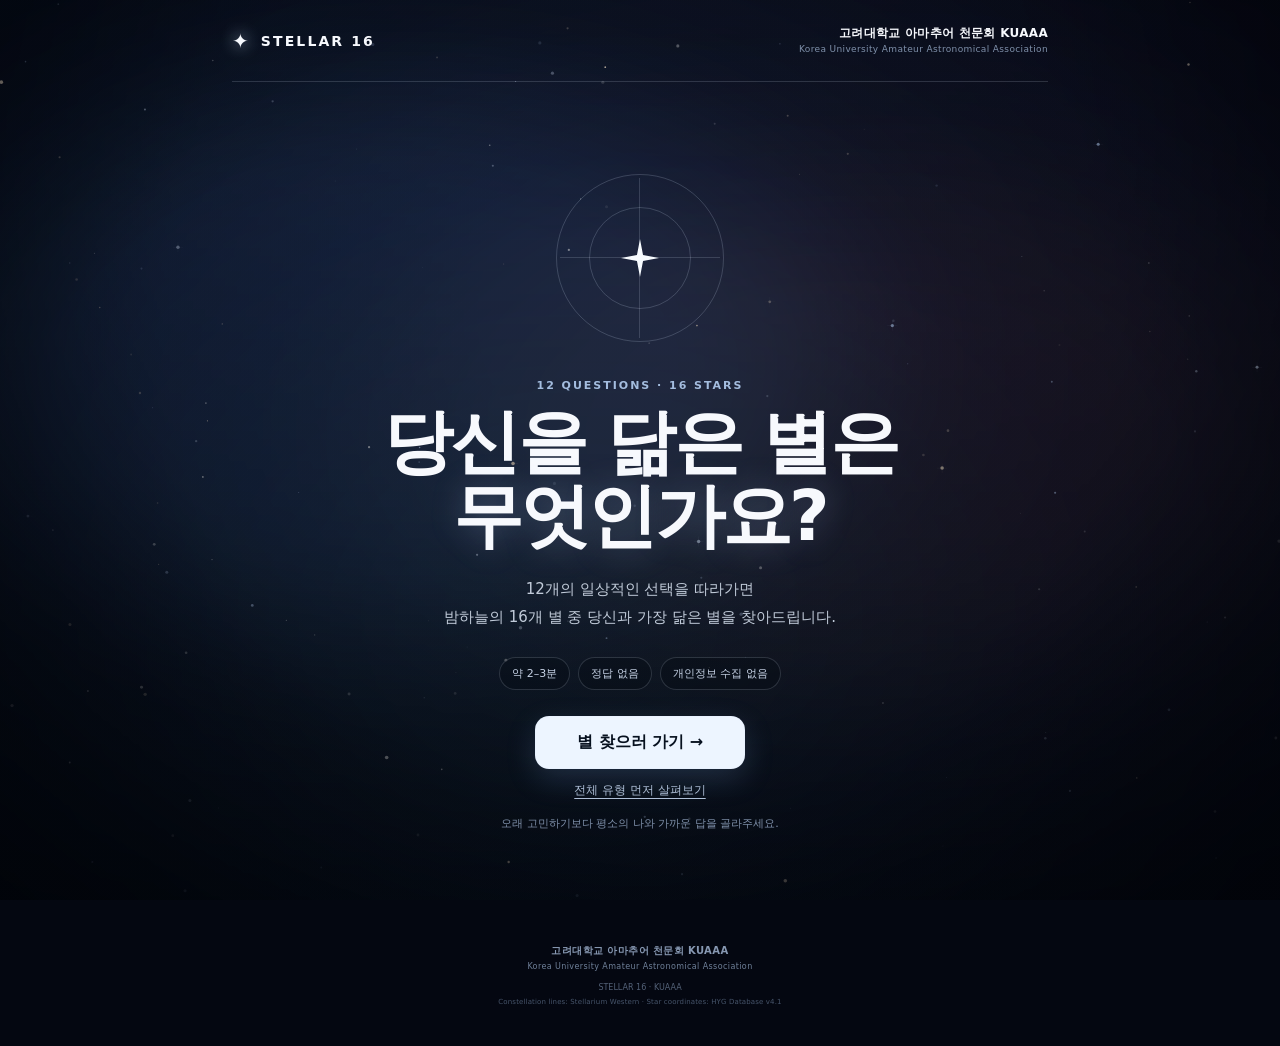
==== commit db3795ef: "Load improved result image exporter" ====
--- a/index.html
+++ b/index.html
@@ -144,5 +144,6 @@
   </main>
   <div id="toast" class="toast" role="status" aria-live="polite"></div>
   <script src="./app.js"></script>
+  <script src="./save-image-v2.js"></script>
 </body>
 </html>
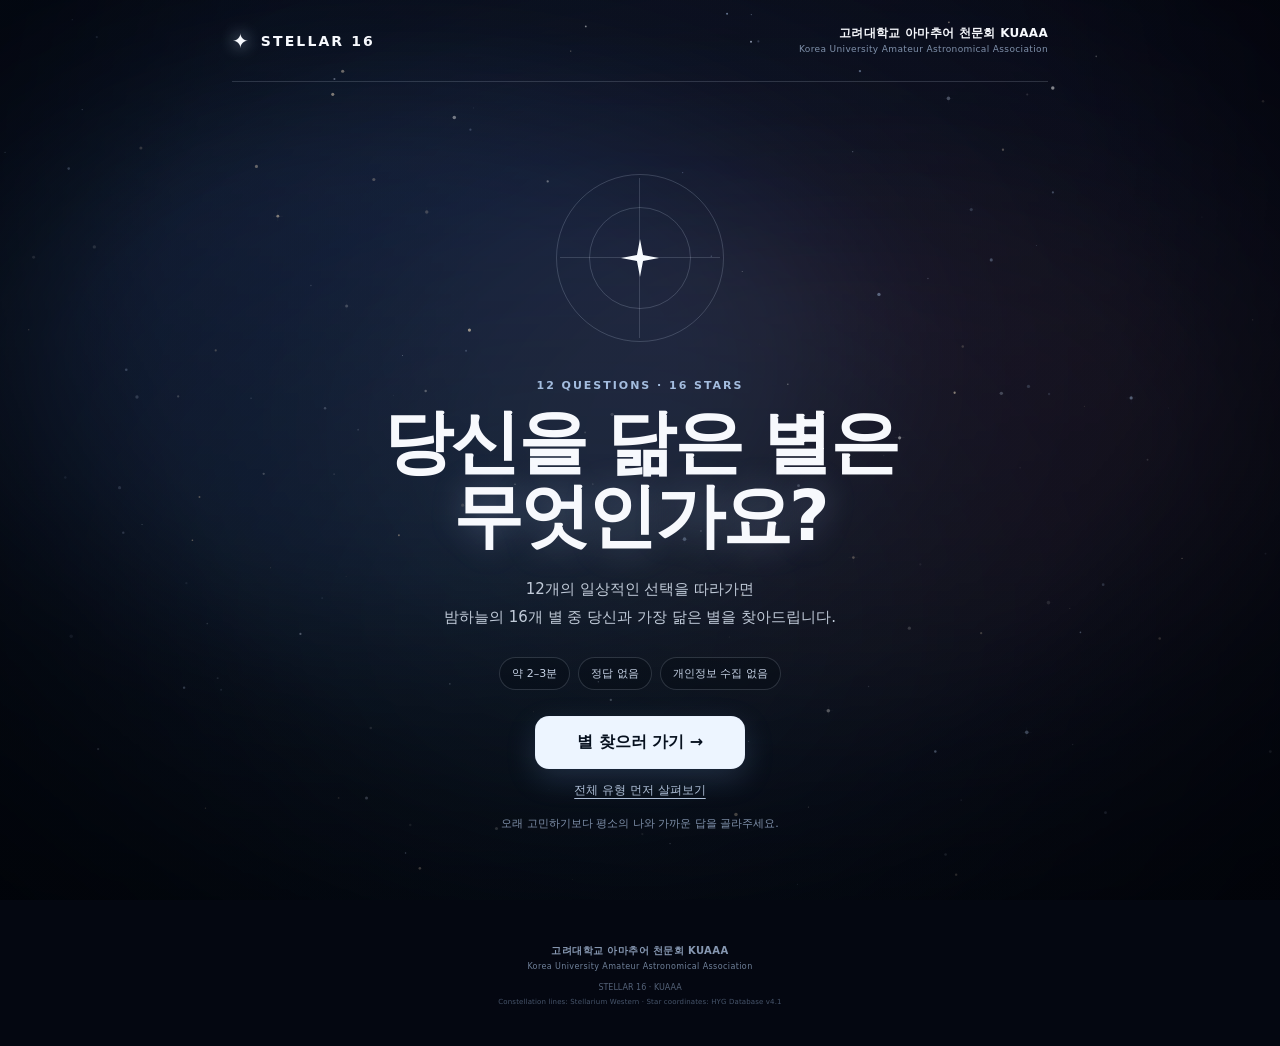
==== commit 547bbe97: "Update result save UI and remove quiz hint" ====
--- a/index.html
+++ b/index.html
@@ -62,7 +62,6 @@
         <h2 id="questionText"></h2>
         <div id="answerList" class="answer-list"></div>
       </article>
-      <p class="quiz-tip">선택하면 다음 질문으로 이동합니다.</p>
     </section>
 
     <section id="resultView" class="view result-view">
@@ -98,7 +97,10 @@
           </div>
         </div>
         <div class="result-actions">
-          <button id="saveImageButton" class="primary-button full">이미지로 저장하기</button>
+          <div class="save-actions">
+            <button id="saveFullImageButton" class="primary-button">전체 결과 저장</button>
+            <button id="saveSummaryImageButton" class="secondary-button">요약 이미지 저장</button>
+          </div>
           <div class="secondary-actions">
             <button id="restartButton" class="secondary-button">다시 해보기</button>
             <button id="allTypesButton" class="secondary-button">전체 유형 살펴보기</button>
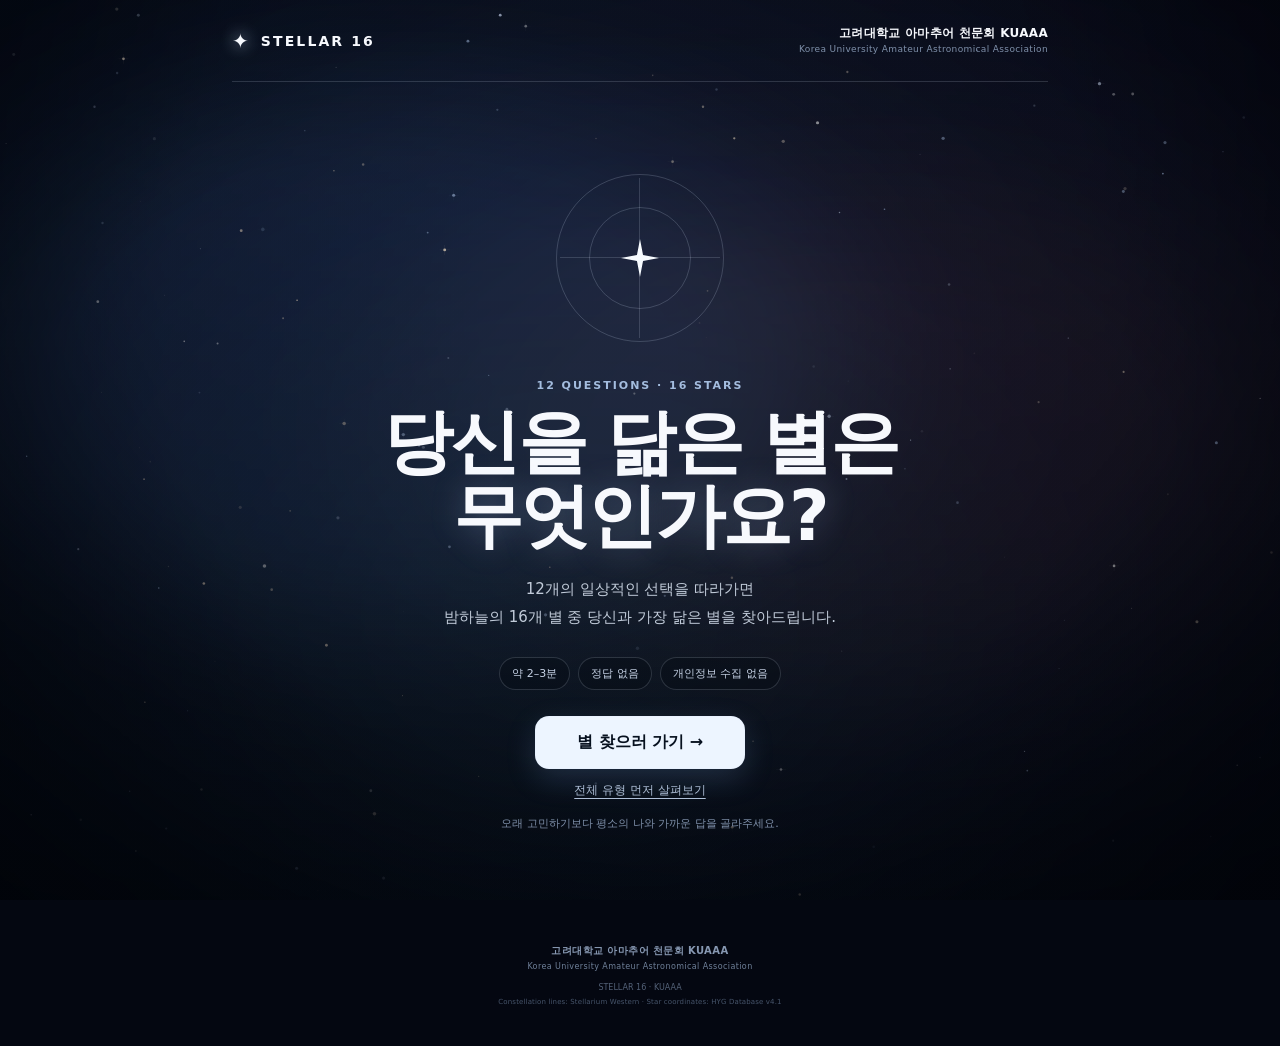
==== commit 919ea0b3: "Keep legacy save hook hidden for app compatibility" ====
--- a/index.html
+++ b/index.html
@@ -97,6 +97,7 @@
           </div>
         </div>
         <div class="result-actions">
+          <button id="saveImageButton" hidden aria-hidden="true" tabindex="-1"></button>
           <div class="save-actions">
             <button id="saveFullImageButton" class="primary-button">전체 결과 저장</button>
             <button id="saveSummaryImageButton" class="secondary-button">요약 이미지 저장</button>
